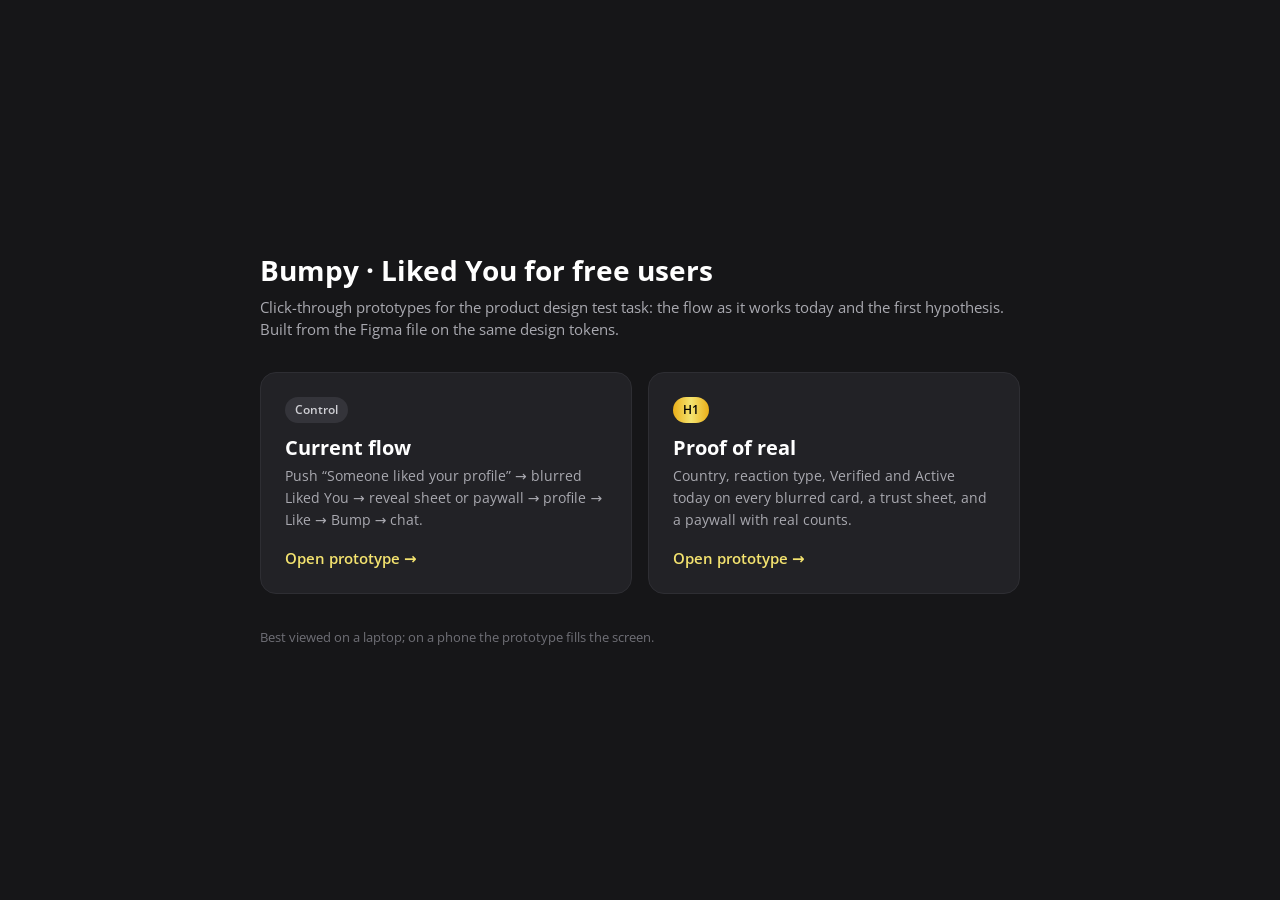
==== index.html @ 5156c0c7 "Add current-flow and H1 click-through prototypes HTML/CSS prototypes generated from the Figma file o" ====
<!doctype html>
<html lang="en">
<head>
<meta charset="utf-8">
<meta name="viewport" content="width=device-width, initial-scale=1">
<title>Bumpy · Liked You prototypes</title>
<link rel="stylesheet" href="css/tokens.css">
<style>
  @font-face { font-family: 'Open Sans'; font-weight: 400; src: url('assets/fonts/open-sans-400.woff2') format('woff2'); }
  @font-face { font-family: 'Open Sans'; font-weight: 600; src: url('assets/fonts/open-sans-600.woff2') format('woff2'); }
  @font-face { font-family: 'Open Sans'; font-weight: 700; src: url('assets/fonts/open-sans-700.woff2') format('woff2'); }
  * { box-sizing: border-box; }
  body { margin: 0; min-height: 100vh; background: #161618; color: #e8e8ea; font: 15px/22px var(--font-family-base); display: flex; align-items: center; justify-content: center; padding: 32px 16px; }
  main { width: 100%; max-width: 760px; }
  h1 { font-size: 28px; line-height: 36px; margin: 0 0 8px; color: #fff; }
  p.lead { margin: 0 0 32px; color: #a9a9b0; }
  .cards { display: grid; grid-template-columns: repeat(auto-fit, minmax(260px, 1fr)); gap: 16px; }
  a.card { display: block; padding: 24px; border-radius: 16px; background: #222226; color: inherit; text-decoration: none; border: 1px solid #2e2e33; transition: border-color .15s, transform .15s; }
  a.card:hover { border-color: var(--color-gold-center); transform: translateY(-2px); }
  .tag { display: inline-block; padding: 2px 10px; border-radius: 999px; font-size: 12px; font-weight: 600; background: #34343a; color: #cfcfd4; }
  .card.h1 .tag { background: var(--gradient-gold); color: #000; }
  h2 { margin: 14px 0 6px; font-size: 20px; color: #fff; }
  .card p { margin: 0; color: #a9a9b0; font-size: 14px; }
  .go { margin-top: 16px; color: var(--color-gold-center); font-weight: 600; }
  footer { margin-top: 32px; color: #6f6f76; font-size: 13px; }
</style>
</head>
<body>
<main>
  <h1>Bumpy · Liked You for free users</h1>
  <p class="lead">Click-through prototypes for the product design test task: the flow as it works today and the first hypothesis. Built from the Figma file on the same design tokens.</p>
  <div class="cards">
    <a class="card" href="current/">
      <span class="tag">Control</span>
      <h2>Current flow</h2>
      <p>Push “Someone liked your profile” → blurred Liked You → reveal sheet or paywall → profile → Like → Bump → chat.</p>
      <div class="go">Open prototype →</div>
    </a>
    <a class="card h1" href="h1/">
      <span class="tag">H1</span>
      <h2>Proof of real</h2>
      <p>Country, reaction type, Verified and Active today on every blurred card, a trust sheet, and a paywall with real counts.</p>
      <div class="go">Open prototype →</div>
    </a>
  </div>
  <footer>Best viewed on a laptop; on a phone the prototype fills the screen.</footer>
</main>
</body>
</html>
---- css/tokens.css ----
/* Generated from the Figma variables of Bumpy test task. Names follow the WEB code syntax set in Figma. */
:root {
  /* Primitives */
  --prim-gold-50: #fffbe7;
  --prim-gold-100: #faf1c6;
  --prim-gold-150: #fbeda0;
  --prim-gold-200: #f4e36f;
  --prim-gold-250: #f3d559;
  --prim-gold-300: #f2c541;
  --prim-gold-350: #eaaf19;
  --prim-gold-400: #e0a617;
  --prim-gold-450: #d3990a;
  --prim-gold-500: #c58d00;
  --prim-gold-550: #b37e00;
  --prim-gold-600: #a17000;
  --prim-gold-650: #8f6200;
  --prim-gold-700: #7e5400;
  --prim-gold-750: #694500;
  --prim-gold-800: #553600;
  --prim-gold-850: #412800;
  --prim-gold-900: #2e1a00;
  --prim-gold-950: #190c00;
  --prim-lemon-50: #fdfed1;
  --prim-lemon-100: #f9faa5;
  --prim-lemon-150: #f5f475;
  --prim-lemon-200: #eae96e;
  --prim-lemon-250: #dedd66;
  --prim-lemon-300: #d2d15e;
  --prim-lemon-350: #c5c456;
  --prim-lemon-400: #b8b74d;
  --prim-lemon-450: #abaa45;
  --prim-lemon-500: #9f9e3d;
  --prim-lemon-550: #8f8e33;
  --prim-lemon-600: #807f2a;
  --prim-lemon-650: #717020;
  --prim-lemon-700: #626117;
  --prim-lemon-750: #51500c;
  --prim-lemon-800: #414003;
  --prim-lemon-850: #313000;
  --prim-lemon-900: #222100;
  --prim-lemon-950: #111000;
  --prim-blue-50: #f4fcff;
  --prim-blue-100: #e5f7ff;
  --prim-blue-150: #d6f0fb;
  --prim-blue-200: #c5e8f7;
  --prim-blue-250: #b1def0;
  --prim-blue-300: #9ed4ea;
  --prim-blue-350: #89c8e2;
  --prim-blue-400: #73bdd9;
  --prim-blue-450: #62b4d3;
  --prim-blue-500: #51abcc;
  --prim-blue-550: #4295b3;
  --prim-blue-600: #3885a1;
  --prim-blue-650: #2e758f;
  --prim-blue-700: #24667e;
  --prim-blue-750: #185569;
  --prim-blue-800: #0d4455;
  --prim-blue-850: #043342;
  --prim-blue-900: #00232f;
  --prim-blue-950: #00121a;
  --prim-sky-50: #f4fbff;
  --prim-sky-100: #e6f6ff;
  --prim-sky-150: #d4f0ff;
  --prim-sky-200: #bde9ff;
  --prim-sky-250: #a2e0ff;
  --prim-sky-300: #83d7ff;
  --prim-sky-350: #61ccfc;
  --prim-sky-400: #3bc0f6;
  --prim-sky-450: #15b9f3;
  --prim-sky-500: #00a6dc;
  --prim-sky-550: #0096c7;
  --prim-sky-600: #0086b2;
  --prim-sky-650: #00769d;
  --prim-sky-700: #006789;
  --prim-sky-750: #005572;
  --prim-sky-800: #00435c;
  --prim-sky-850: #003346;
  --prim-sky-900: #002332;
  --prim-sky-950: #00121b;
  --prim-pink-50: #fff8f8;
  --prim-pink-100: #ffeff0;
  --prim-pink-150: #ffe3e5;
  --prim-pink-200: #ffd5d8;
  --prim-pink-250: #ffc4c9;
  --prim-pink-300: #ffb3ba;
  --prim-pink-350: #ff9ea9;
  --prim-pink-400: #fd8999;
  --prim-pink-450: #f7758a;
  --prim-pink-500: #f0607c;
  --prim-pink-550: #e43b67;
  --prim-pink-600: #d3345e;
  --prim-pink-650: #bc2a52;
  --prim-pink-700: #a62146;
  --prim-pink-750: #8b1739;
  --prim-pink-800: #720d2c;
  --prim-pink-850: #590420;
  --prim-pink-900: #410014;
  --prim-pink-950: #260008;
  --prim-green-50: #f0ffef;
  --prim-green-100: #dbffd9;
  --prim-green-150: #beffbb;
  --prim-green-200: #94ff91;
  --prim-green-250: #68fa6a;
  --prim-green-300: #27fd0f;
  --prim-green-350: #17e42f;
  --prim-green-400: #04d627;
  --prim-green-450: #00c722;
  --prim-green-500: #00b81f;
  --prim-green-550: #00a61b;
  --prim-green-600: #009517;
  --prim-green-650: #008313;
  --prim-green-700: #00720f;
  --prim-green-750: #005f0a;
  --prim-green-800: #004c07;
  --prim-green-850: #003904;
  --prim-green-900: #002802;
  --prim-green-950: #001501;
  --prim-neutral-50: #fafafa;
  --prim-neutral-100: #f1f1f1;
  --prim-neutral-150: #e7e7e7;
  --prim-neutral-200: #dddddd;
  --prim-neutral-250: #d3d3d3;
  --prim-neutral-300: #cacaca;
  --prim-neutral-350: #c0c0c0;
  --prim-neutral-400: #b7b7b7;
  --prim-neutral-450: #a9a9a9;
  --prim-neutral-500: #9c9c9c;
  --prim-neutral-550: #8e8e8e;
  --prim-neutral-600: #818181;
  --prim-neutral-650: #696969;
  --prim-neutral-700: #585858;
  --prim-neutral-750: #474747;
  --prim-neutral-800: #373737;
  --prim-neutral-850: #292929;
  --prim-neutral-900: #1c1c1c;
  --prim-neutral-950: #0f0f0f;
  --prim-red-50: #fff8f7;
  --prim-red-100: #ffefed;
  --prim-red-150: #ffe4e0;
  --prim-red-200: #fed7d1;
  --prim-red-250: #fec6be;
  --prim-red-300: #feb5ab;
  --prim-red-350: #fda296;
  --prim-red-400: #fe8c7e;
  --prim-red-450: #fe7466;
  --prim-red-500: #fe564b;
  --prim-red-550: #f5312d;
  --prim-red-600: #e00013;
  --prim-red-650: #ca0c15;
  --prim-red-700: #b00b11;
  --prim-red-750: #94030a;
  --prim-red-800: #770307;
  --prim-red-850: #5c0204;
  --prim-red-900: #420102;
  --prim-red-950: #260001;
  --prim-teal-50: #ecfffb;
  --prim-teal-100: #d1fff7;
  --prim-teal-150: #a7fff1;
  --prim-teal-200: #95f6e7;
  --prim-teal-250: #86ebdc;
  --prim-teal-300: #78e0d1;
  --prim-teal-350: #68d3c4;
  --prim-teal-400: #53c1b2;
  --prim-teal-450: #4bbaab;
  --prim-teal-500: #3dad9e;
  --prim-teal-550: #2b9d8f;
  --prim-teal-600: #188d80;
  --prim-teal-650: #0c7d71;
  --prim-teal-700: #026d62;
  --prim-teal-750: #015a51;
  --prim-teal-800: #014840;
  --prim-teal-850: #013630;
  --prim-teal-900: #012621;
  --prim-teal-950: #001411;
  --prim-base-white: #ffffff;
  --prim-base-black: #000000;
  --prim-base-screen: #f5f8fd;

  /* Color (Light) */
  --color-bg-screen: var(--prim-base-screen);
  --color-bg-surface: var(--prim-base-white);
  --color-bg-placeholder: var(--prim-neutral-200);
  --color-bg-button-secondary: var(--prim-neutral-100);
  --color-gold-edge: var(--prim-gold-350);
  --color-gold-center: var(--prim-gold-200);
  --color-gold-soft: var(--prim-gold-100);
  --color-gold-soft-center: var(--prim-gold-50);
  --color-action-primary: var(--prim-blue-500);
  --color-status-verified: var(--prim-sky-450);
  --color-status-online: var(--prim-green-300);
  --color-accent-like: var(--prim-pink-550);
  --color-accent-heart: var(--prim-pink-550);
  --color-accent-pass: var(--prim-red-600);
  --color-tag-interest: var(--prim-lemon-150);
  --color-text-primary: var(--prim-base-black);
  --color-text-active: var(--prim-neutral-800);
  --color-text-secondary: var(--prim-neutral-650);
  --color-text-disabled: var(--prim-neutral-400);
  --color-text-on-media: var(--prim-base-white);
  --color-text-muted: var(--prim-neutral-550);
  --color-text-accent: var(--prim-blue-500);
  --color-icon-inactive: var(--prim-neutral-400);
  --color-icon-active: var(--prim-neutral-800);
  --color-icon-primary: var(--prim-base-black);
  --color-icon-on-media: var(--prim-base-white);
  --color-border-tab-active: var(--prim-neutral-650);
  --color-border-divider: var(--prim-neutral-150);
  --color-border-strong: var(--prim-base-black);
  --color-border-disabled: var(--prim-neutral-650);
  --color-notify-start: var(--prim-teal-400);
  --color-notify-end: var(--prim-blue-500);
  --color-overlay-scrim: var(--prim-base-black);
  --color-indicator-active: var(--prim-neutral-800);
  --color-bg-inverse: var(--prim-base-black);
  --color-bg-media-placeholder: var(--prim-neutral-850);
  --color-annotation-error: var(--prim-red-600);
  --color-annotation-improvement: var(--prim-blue-650);
  --color-overlay-pressed: rgb(0 0 0 / 0.08);
  --color-bg-chip-on-media: rgb(0 0 0 / 0.4);
  --color-indicator-inactive: rgb(0 0 0 / 0.2);
  --color-overlay-blur: rgb(255 255 255 / 0.01);
  --color-action-primary-tint: rgb(81 171 204 / 0.1);
  --color-bg-chip-light: rgb(255 255 255 / 0.85);

  /* Typography */
  --font-family-base: 'Open Sans', system-ui, sans-serif;
  --font-weight-regular: 400;
  --font-weight-semibold: 600;
  --font-weight-bold: 700;
  --font-size-10: 10px;
  --font-size-12: 12px;
  --font-size-14: 14px;
  --font-size-16: 16px;
  --font-size-18: 18px;
  --font-size-20: 20px;
  --font-size-22: 22px;
  --font-size-28: 28px;
  --font-line-height-12: 12px;
  --font-line-height-16: 16px;
  --font-line-height-20: 20px;
  --font-line-height-24: 24px;
  --font-line-height-28: 28px;
  --font-line-height-36: 36px;

  /* Spacing */
  --space-0: 0px;
  --space-2: 2px;
  --space-4: 4px;
  --space-6: 6px;
  --space-8: 8px;
  --space-12: 12px;
  --space-16: 16px;
  --space-20: 20px;
  --space-24: 24px;
  --space-28: 28px;
  --space-32: 32px;
  --space-36: 36px;
  --space-40: 40px;
  --space-44: 44px;
  --space-48: 48px;
  --space-52: 52px;
  --space-56: 56px;
  --space-60: 60px;
  --space-64: 64px;
  --space-68: 68px;
  --space-72: 72px;
  --space-76: 76px;
  --space-80: 80px;
  --space-84: 84px;
  --space-88: 88px;
  --space-92: 92px;
  --space-96: 96px;

  /* Radius */
  --radius-4: 4px;
  --radius-8: 8px;
  --radius-12: 12px;
  --radius-16: 16px;
  --radius-24: 24px;
  --radius-full: 9999px;

  /* Effects */
  --shadow-raised: 0 2px 8px rgb(0 0 0 / 0.12);
  --shadow-card: 0 4px 16px rgb(0 0 0 / 0.10);
  --blur-12: blur(6px);
  --blur-24: blur(12px);

  /* Gradients */
  --gradient-gold: linear-gradient(90deg, var(--color-gold-edge) 0%, var(--color-gold-center) 50%, var(--color-gold-edge) 100%);
  --gradient-gold-soft: linear-gradient(90deg, var(--color-gold-soft) 0%, var(--color-gold-soft-center) 50%, var(--color-gold-soft) 100%);
  --gradient-notify: linear-gradient(90deg, var(--color-notify-start), var(--color-notify-end));

  /* Tone (default mode: Primary) */
  --tone-icon: var(--prim-base-black);
  --tone-label: var(--prim-base-black);
}
.tone-primary { --tone-icon: var(--prim-base-black); --tone-label: var(--prim-base-black); }
.tone-active { --tone-icon: var(--prim-neutral-800); --tone-label: var(--prim-neutral-800); }
.tone-inactive { --tone-icon: var(--prim-neutral-400); --tone-label: var(--prim-neutral-600); }
.tone-media { --tone-icon: var(--prim-base-white); --tone-label: var(--prim-base-white); }

/* Text styles (Figma: Title/22 SemiBold → .t-title-22-semibold) */
.t-title-22-semibold { font-family: var(--font-family-base); font-weight: 600; font-size: 22px; line-height: 28px; letter-spacing: 0; }
.t-title-20-bold { font-family: var(--font-family-base); font-weight: 700; font-size: 20px; line-height: 28px; letter-spacing: 0; }
.t-title-18-bold { font-family: var(--font-family-base); font-weight: 700; font-size: 18px; line-height: 24px; letter-spacing: 0; }
.t-title-18-semibold { font-family: var(--font-family-base); font-weight: 600; font-size: 18px; line-height: 24px; letter-spacing: 0; }
.t-title-18-regular { font-family: var(--font-family-base); font-weight: 400; font-size: 18px; line-height: 24px; letter-spacing: 0; }
.t-title-16-semibold { font-family: var(--font-family-base); font-weight: 600; font-size: 16px; line-height: 24px; letter-spacing: 0; }
.t-display-28-bold { font-family: var(--font-family-base); font-weight: 700; font-size: 28px; line-height: 36px; letter-spacing: 0; }
.t-button-14-bold { font-family: var(--font-family-base); font-weight: 700; font-size: 14px; line-height: 20px; letter-spacing: 0; }
.t-body-14-regular { font-family: var(--font-family-base); font-weight: 400; font-size: 14px; line-height: 20px; letter-spacing: 0; }
.t-body-14-semibold { font-family: var(--font-family-base); font-weight: 600; font-size: 14px; line-height: 20px; letter-spacing: 0; }
.t-body-14-bold { font-family: var(--font-family-base); font-weight: 700; font-size: 14px; line-height: 20px; letter-spacing: 0; }
.t-body-12-regular { font-family: var(--font-family-base); font-weight: 400; font-size: 12px; line-height: 16px; letter-spacing: 0; }
.t-body-12-semibold { font-family: var(--font-family-base); font-weight: 600; font-size: 12px; line-height: 16px; letter-spacing: 0; }
.t-body-12-bold { font-family: var(--font-family-base); font-weight: 700; font-size: 12px; line-height: 16px; letter-spacing: 0; }
.t-caption-10-regular { font-family: var(--font-family-base); font-weight: 400; font-size: 10px; line-height: 16px; letter-spacing: 0; }
.t-caption-10-semibold { font-family: var(--font-family-base); font-weight: 600; font-size: 10px; line-height: 16px; letter-spacing: 0; }
.t-caption-10-bold { font-family: var(--font-family-base); font-weight: 700; font-size: 10px; line-height: 16px; letter-spacing: 0; }
.t-body-12-link { font-family: var(--font-family-base); font-weight: 600; font-size: 12px; line-height: 16px; text-decoration: underline; }
.t-caption-10-link { font-family: var(--font-family-base); font-weight: 700; font-size: 10px; line-height: 12px; text-decoration: underline; }
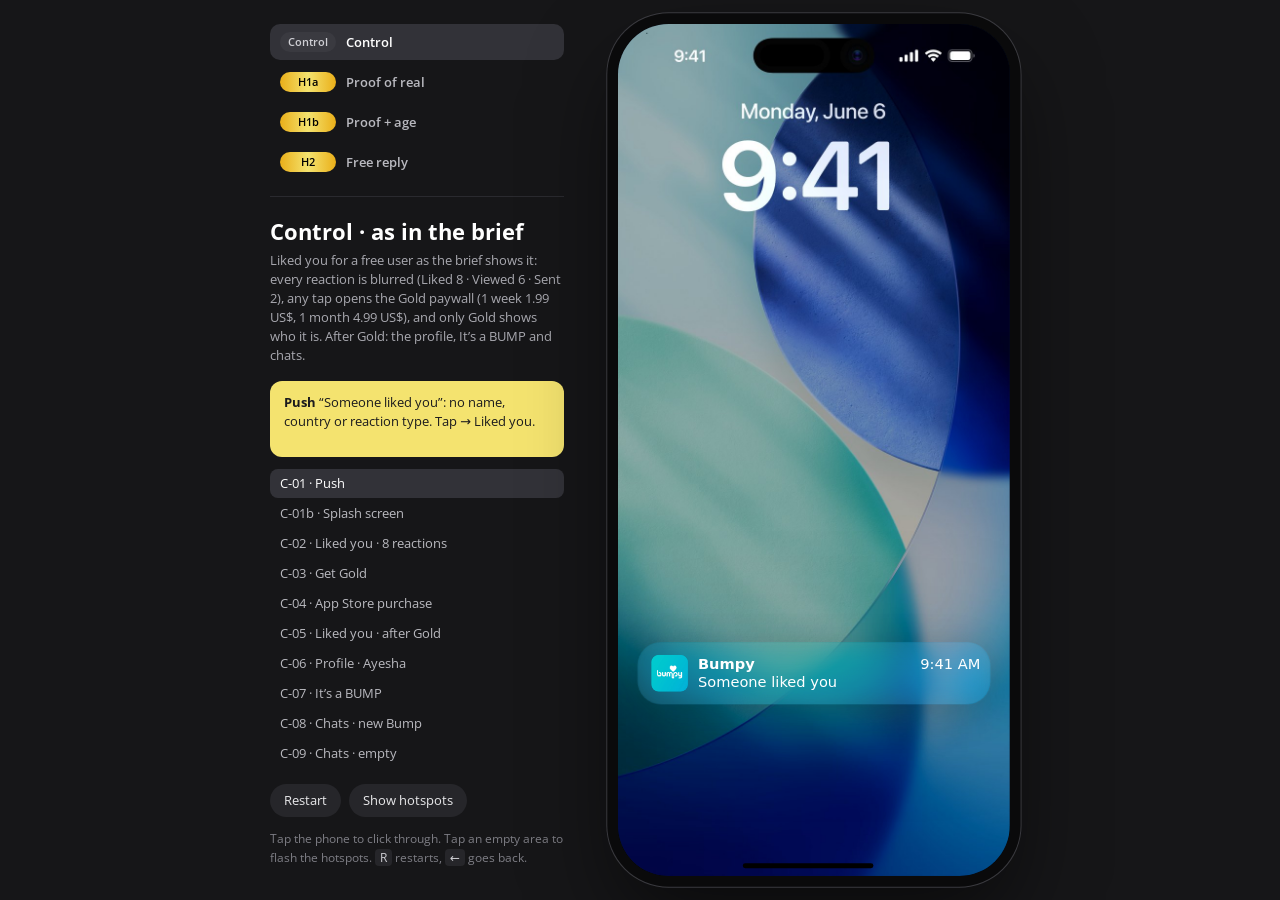
==== commit 7457ca7d: "H1b, H2 and states; chats empty state; UI kit cleanup - Add H1b (proof of real + age) and H2 (free r" ====
--- a/index.html
+++ b/index.html
@@ -2,48 +2,9 @@
 <html lang="en">
 <head>
 <meta charset="utf-8">
-<meta name="viewport" content="width=device-width, initial-scale=1">
 <title>Bumpy · Liked You prototypes</title>
-<link rel="stylesheet" href="css/tokens.css">
-<style>
-  @font-face { font-family: 'Open Sans'; font-weight: 400; src: url('assets/fonts/open-sans-400.woff2') format('woff2'); }
-  @font-face { font-family: 'Open Sans'; font-weight: 600; src: url('assets/fonts/open-sans-600.woff2') format('woff2'); }
-  @font-face { font-family: 'Open Sans'; font-weight: 700; src: url('assets/fonts/open-sans-700.woff2') format('woff2'); }
-  * { box-sizing: border-box; }
-  body { margin: 0; min-height: 100vh; background: #161618; color: #e8e8ea; font: 15px/22px var(--font-family-base); display: flex; align-items: center; justify-content: center; padding: 32px 16px; }
-  main { width: 100%; max-width: 760px; }
-  h1 { font-size: 28px; line-height: 36px; margin: 0 0 8px; color: #fff; }
-  p.lead { margin: 0 0 32px; color: #a9a9b0; }
-  .cards { display: grid; grid-template-columns: repeat(auto-fit, minmax(260px, 1fr)); gap: 16px; }
-  a.card { display: block; padding: 24px; border-radius: 16px; background: #222226; color: inherit; text-decoration: none; border: 1px solid #2e2e33; transition: border-color .15s, transform .15s; }
-  a.card:hover { border-color: var(--color-gold-center); transform: translateY(-2px); }
-  .tag { display: inline-block; padding: 2px 10px; border-radius: 999px; font-size: 12px; font-weight: 600; background: #34343a; color: #cfcfd4; }
-  .card.h1 .tag { background: var(--gradient-gold); color: #000; }
-  h2 { margin: 14px 0 6px; font-size: 20px; color: #fff; }
-  .card p { margin: 0; color: #a9a9b0; font-size: 14px; }
-  .go { margin-top: 16px; color: var(--color-gold-center); font-weight: 600; }
-  footer { margin-top: 32px; color: #6f6f76; font-size: 13px; }
-</style>
+<meta http-equiv="refresh" content="0; url=current/">
+<script>location.replace('current/' + location.hash);</script>
 </head>
-<body>
-<main>
-  <h1>Bumpy · Liked You for free users</h1>
-  <p class="lead">Click-through prototypes for the product design test task: the flow as it works today and the first hypothesis. Built from the Figma file on the same design tokens.</p>
-  <div class="cards">
-    <a class="card" href="current/">
-      <span class="tag">Control</span>
-      <h2>Current flow</h2>
-      <p>Push “Someone liked your profile” → blurred Liked You → reveal sheet or paywall → profile → Like → Bump → chat.</p>
-      <div class="go">Open prototype →</div>
-    </a>
-    <a class="card h1" href="h1/">
-      <span class="tag">H1</span>
-      <h2>Proof of real</h2>
-      <p>Country, reaction type, Verified and Active today on every blurred card, a trust sheet, and a paywall with real counts.</p>
-      <div class="go">Open prototype →</div>
-    </a>
-  </div>
-  <footer>Best viewed on a laptop; on a phone the prototype fills the screen.</footer>
-</main>
-</body>
+<body><a href="current/">Open the prototypes</a></body>
 </html>
